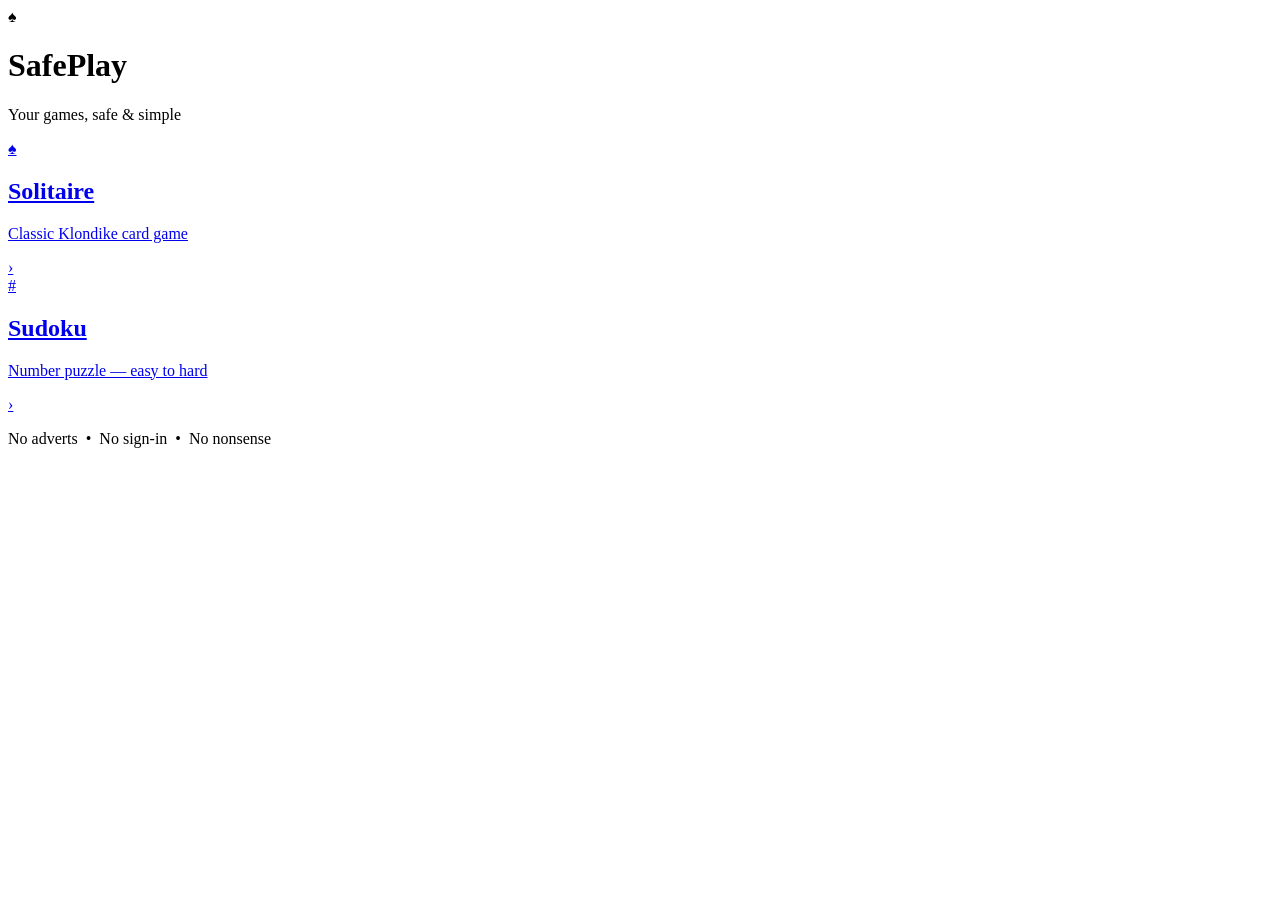
==== index.html @ 9b7ae741 "Create index.html" ====
<!DOCTYPE html>
<html lang="en">
<head>
  <meta charset="UTF-8" />
  <meta name="viewport" content="width=device-width, initial-scale=1.0" />
  <meta name="apple-mobile-web-app-capable" content="yes" />
  <meta name="apple-mobile-web-app-status-bar-style" content="default" />
  <meta name="apple-mobile-web-app-title" content="SafePlay" />
  <title>SafePlay</title>
  <link rel="manifest" href="manifest.json" />
  <link rel="apple-touch-icon" href="assets/icons/icon-192.png" />
  <link rel="stylesheet" href="css/main.css" />
</head>
<body>
 
  <div class="home-screen">
 
    <header class="home-header">
      <div class="logo">&#9824;</div>
      <h1>SafePlay</h1>
      <p class="tagline">Your games, safe &amp; simple</p>
    </header>
 
    <main class="game-grid">
 
      <a href="games/solitaire/index.html" class="game-card" id="card-solitaire">
        <div class="game-icon">&#9824;</div>
        <div class="game-info">
          <h2>Solitaire</h2>
          <p>Classic Klondike card game</p>
        </div>
        <div class="game-arrow">&#8250;</div>
      </a>
 
      <a href="games/sudoku/index.html" class="game-card" id="card-sudoku">
        <div class="game-icon">#</div>
        <div class="game-info">
          <h2>Sudoku</h2>
          <p>Number puzzle — easy to hard</p>
        </div>
        <div class="game-arrow">&#8250;</div>
      </a>
 
    </main>
 
    <footer class="home-footer">
      <p>No adverts &nbsp;&bull;&nbsp; No sign-in &nbsp;&bull;&nbsp; No nonsense</p>
    </footer>
 
  </div>
 
  <script>
    // Register the service worker for offline support
    if ('serviceWorker' in navigator) {
      navigator.serviceWorker.register('/sw.js').catch(function(err) {
        console.log('Service worker registration failed:', err);
      });
    }
  </script>
 
</body>
</html>
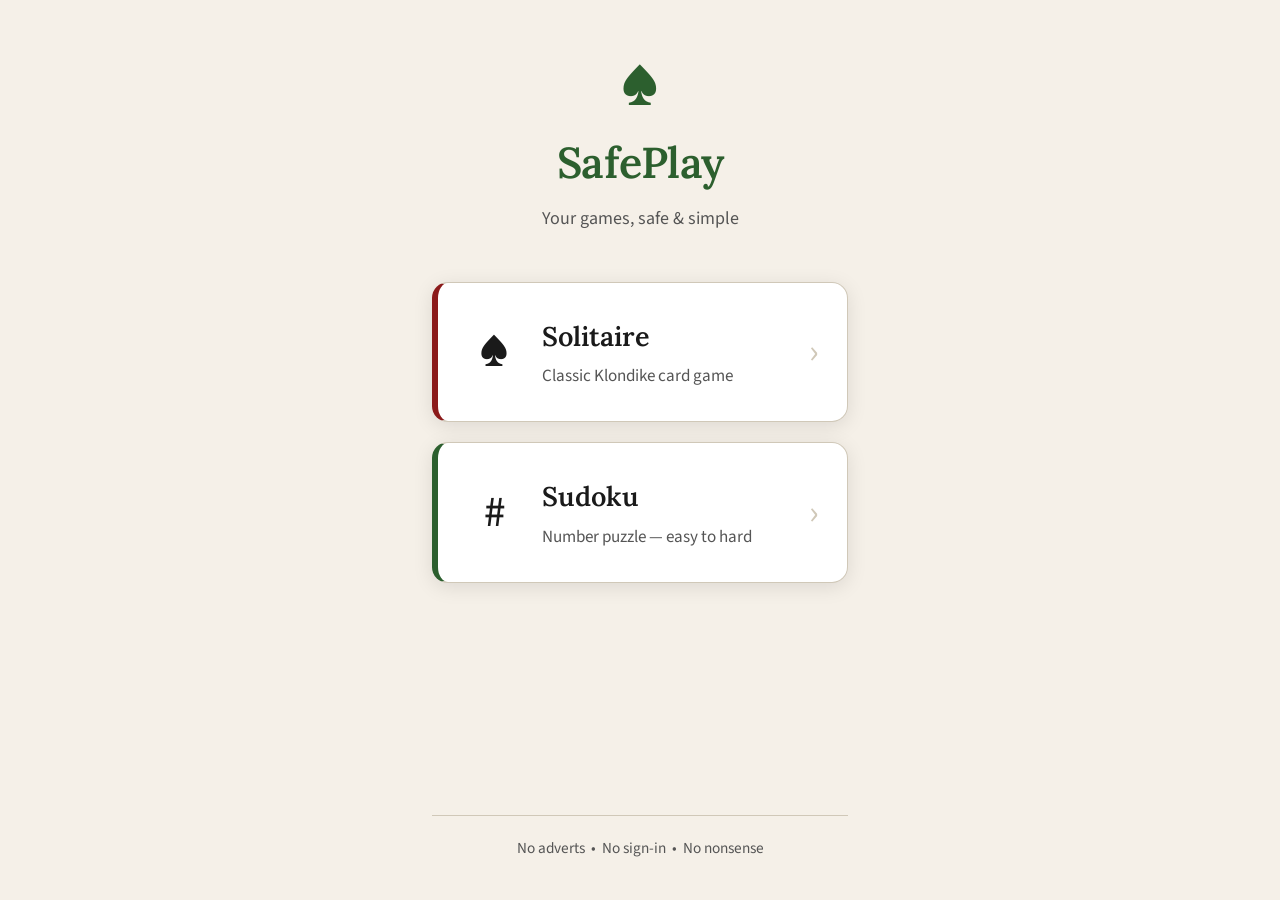
==== commit e882a726: "Update index.html" ====
--- a/index.html
+++ b/index.html
@@ -49,14 +49,14 @@
  
   </div>
  
-  <script>
-    // Register the service worker for offline support
-    if ('serviceWorker' in navigator) {
-      navigator.serviceWorker.register('/sw.js').catch(function(err) {
-        console.log('Service worker registration failed:', err);
-      });
-    }
-  </script>
+<script>
+  // Register the service worker for offline support
+  if ('serviceWorker' in navigator) {
+    navigator.serviceWorker.register('./sw.js').catch(function(err) {
+      console.log('Service worker registration failed:', err);
+    });
+  }
+</script>
  
 </body>
 </html>
--- a/css/main.css
+++ b/css/main.css
@@ -0,0 +1,189 @@
+/* =============================================
+   SafePlay — Main Stylesheet
+   Shared styles only. Game-specific styles
+   live in each game's own CSS file.
+============================================= */
+
+@import url('https://fonts.googleapis.com/css2?family=Lora:wght@400;600&family=Source+Sans+3:wght@400;600&display=swap');
+
+/* ─── CSS VARIABLES ───────────────────────────────────────── */
+
+:root {
+  --bg:           #F5F0E8;
+  --surface:      #FFFFFF;
+  --primary:      #2C5F2E;
+  --primary-dark: #1A3D1B;
+  --accent:       #8B1A1A;
+  --text:         #1A1A1A;
+  --text-muted:   #555555;
+  --border:       #D0C8B8;
+  --radius:       16px;
+  --shadow:       0 4px 20px rgba(0,0,0,0.10);
+}
+
+/* ─── RESET ───────────────────────────────────────────────── */
+
+*, *::before, *::after {
+  box-sizing: border-box;
+  margin: 0;
+  padding: 0;
+}
+
+html {
+  font-size: 18px;
+  -webkit-text-size-adjust: 100%;
+}
+
+body {
+  font-family: 'Source Sans 3', 'Helvetica Neue', sans-serif;
+  background-color: var(--bg);
+  color: var(--text);
+  min-height: 100vh;
+  line-height: 1.6;
+}
+
+/* ─── HOME SCREEN ─────────────────────────────────────────── */
+
+.home-screen {
+  max-width: 480px;
+  margin: 0 auto;
+  padding: 40px 24px 32px;
+  display: flex;
+  flex-direction: column;
+  min-height: 100vh;
+}
+
+.home-header {
+  text-align: center;
+  margin-bottom: 48px;
+}
+
+.logo {
+  font-size: 56px;
+  line-height: 1;
+  margin-bottom: 12px;
+  color: var(--primary);
+}
+
+.home-header h1 {
+  font-family: 'Lora', Georgia, serif;
+  font-size: 2.4rem;
+  font-weight: 600;
+  color: var(--primary);
+  letter-spacing: -0.5px;
+  margin-bottom: 8px;
+}
+
+.tagline {
+  font-size: 1rem;
+  color: var(--text-muted);
+}
+
+.game-grid {
+  display: flex;
+  flex-direction: column;
+  gap: 20px;
+  flex: 1;
+}
+
+.game-card {
+  display: flex;
+  align-items: center;
+  gap: 20px;
+  background: var(--surface);
+  border: 1.5px solid var(--border);
+  border-radius: var(--radius);
+  padding: 28px 24px;
+  text-decoration: none;
+  color: var(--text);
+  box-shadow: var(--shadow);
+  min-height: 100px;
+  transition: transform 0.15s ease, box-shadow 0.15s ease;
+}
+
+.game-card:hover,
+.game-card:focus {
+  transform: translateY(-2px);
+  box-shadow: 0 8px 28px rgba(0,0,0,0.14);
+  outline: 3px solid var(--primary);
+  outline-offset: 2px;
+}
+
+#card-solitaire { border-left: 6px solid var(--accent); }
+#card-sudoku    { border-left: 6px solid var(--primary); }
+
+.game-icon {
+  font-size: 2.4rem;
+  width: 56px;
+  text-align: center;
+  flex-shrink: 0;
+}
+
+.game-info { flex: 1; }
+
+.game-info h2 {
+  font-family: 'Lora', Georgia, serif;
+  font-size: 1.5rem;
+  font-weight: 600;
+  margin-bottom: 4px;
+}
+
+.game-info p {
+  font-size: 0.95rem;
+  color: var(--text-muted);
+}
+
+.game-arrow {
+  font-size: 2rem;
+  color: var(--border);
+  flex-shrink: 0;
+}
+
+/* ─── HOME FOOTER ─────────────────────────────────────────── */
+
+.home-footer {
+  text-align: center;
+  margin-top: 40px;
+  padding-top: 20px;
+  border-top: 1px solid var(--border);
+}
+
+.home-footer p {
+  font-size: 0.85rem;
+  color: var(--text-muted);
+}
+
+/* ─── BACK BUTTON (shared across all game pages) ──────────── */
+
+.back-btn {
+  display: inline-flex;
+  align-items: center;
+  gap: 8px;
+  background: none;
+  border: 2px solid var(--border);
+  border-radius: 10px;
+  padding: 10px 18px;
+  font-size: 1rem;
+  font-family: inherit;
+  color: var(--text-muted);
+  cursor: pointer;
+  text-decoration: none;
+  transition: border-color 0.15s, color 0.15s;
+  min-height: 44px;
+}
+
+.back-btn:hover {
+  border-color: var(--primary);
+  color: var(--primary);
+}
+
+/* ─── RESPONSIVE ──────────────────────────────────────────── */
+
+@media (min-width: 600px) {
+  .home-screen {
+    padding: 60px 32px 40px;
+  }
+  .game-card {
+    padding: 32px 28px;
+  }
+}
